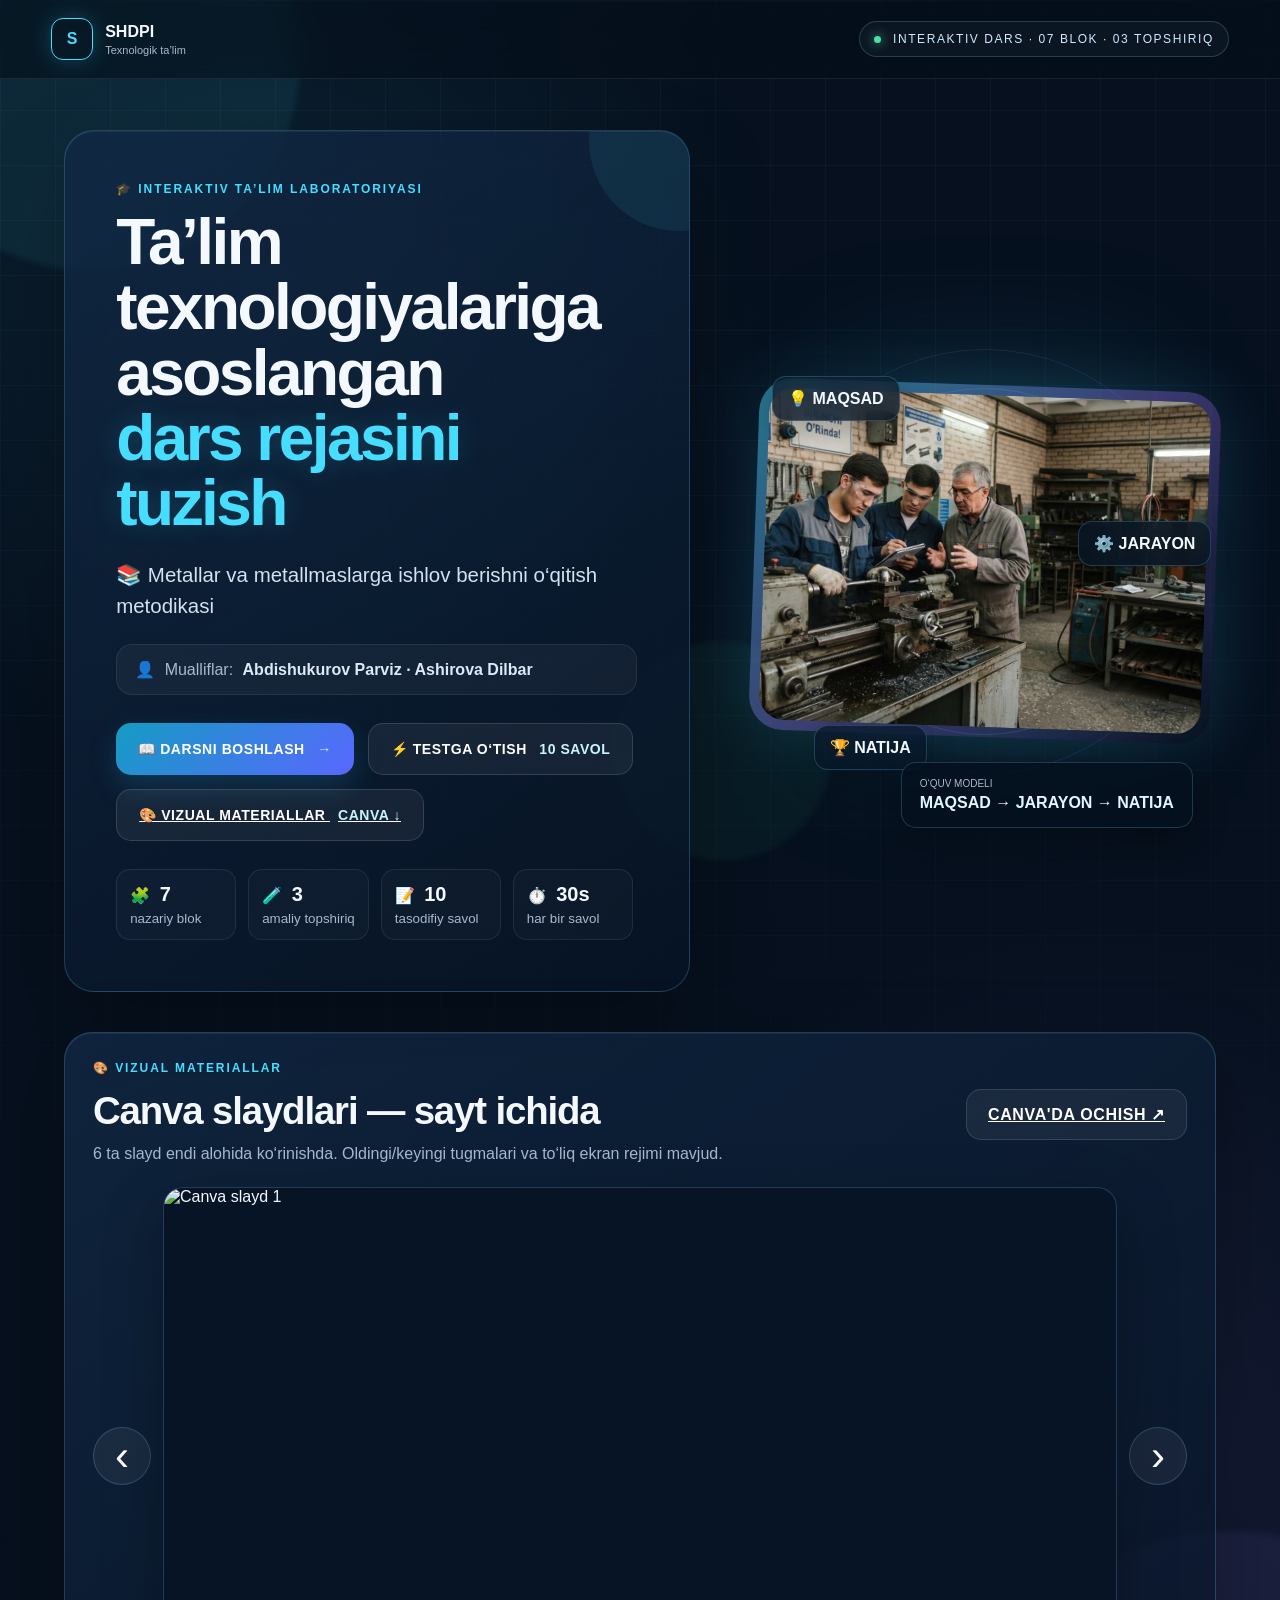
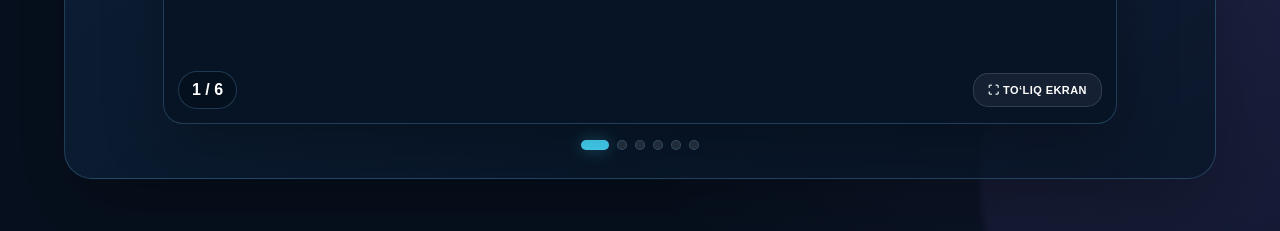
==== index.html @ 40493735 "Slayd viewer uchun fallback tasvirni saqlash" ====
<!doctype html>
<html lang="uz">
<head>
<meta charset="UTF-8"><meta name="viewport" content="width=device-width,initial-scale=1.0"><meta name="theme-color" content="#071426"><meta name="description" content="Ta’lim texnologiyalariga asoslangan dars rejasini tuzish — interaktiv dars va test"><meta name="color-scheme" content="dark">
<title>Interaktiv dars — Ta’lim texnologiyalariga asoslangan dars rejasini tuzish</title><link rel="stylesheet" href="style.css">
</head>
<body>
<div class="app-shell">
  <div class="ambient ambient-a"></div><div class="ambient ambient-b"></div><div class="ambient ambient-c"></div><div class="grid-bg"></div><div class="scanline"></div><div id="particles"></div>
  <header class="topbar"><div class="brand"><span class="brand-mark">S</span><div><strong>SHDPI</strong><small>Texnologik ta’lim</small></div></div><div class="live-chip"><span class="pulse-dot"></span> INTERAKTIV DARS · 07 BLOK · 03 TOPSHIRIQ</div></header>
  <main>
    <section id="home" class="screen active">
      <div class="home-layout">
        <div class="hero-copy glass">
          <div class="eyebrow">🎓 INTERAKTIV TA’LIM LABORATORIYASI</div>
          <h1>Ta’lim texnologiyalariga asoslangan <span>dars rejasini tuzish</span></h1>
          <p class="subject">📚 Metallar va metallmaslarga ishlov berishni o‘qitish metodikasi</p>
          <div class="author-box">👤 <span>Mualliflar:</span> <b>Abdishukurov Parviz · Ashirova Dilbar</b></div>
          <div class="home-actions"><button type="button" class="btn btn-primary btn-xl" id="startLessonBtn">📖 DARSNI BOSHLASH <span>→</span></button><button type="button" class="btn btn-secondary btn-xl" id="startTestBtn">⚡ TESTGA O‘TISH <span>10 SAVOL</span></button><a class="btn btn-secondary btn-xl" href="#canvaMaterials">🎨 VIZUAL MATERIALLAR <span>CANVA ↓</span></a></div>
          <div class="feature-row"><div>🧩 <b>7</b><small>nazariy blok</small></div><div>🧪 <b>3</b><small>amaliy topshiriq</small></div><div>📝 <b>10</b><small>tasodifiy savol</small></div><div>⏱️ <b>30s</b><small>har bir savol</small></div></div>
        </div>
        <div class="hero-visual"><div class="orbit orbit-1"></div><div class="orbit orbit-2"></div><div class="visual-glow"></div><div class="image-frame"><img src="images/interaktiv-dars.jpg" alt="Interaktiv dars"></div><div class="floating-tag tag-a">💡 MAQSAD</div><div class="floating-tag tag-b">⚙️ JARAYON</div><div class="floating-tag tag-c">🏆 NATIJA</div><div class="visual-caption"><small>O‘QUV MODELI</small><b>MAQSAD → JARAYON → NATIJA</b></div></div>
      </div>
      <section id="canvaMaterials" class="canva-materials glass">
        <div class="canva-materials-head">
          <div>
            <div class="eyebrow">🎨 VIZUAL MATERIALLAR</div>
            <h2>Canva slaydlari — sayt ichida</h2>
            <p>6 ta slayd endi alohida ko‘rinishda. Oldingi/keyingi tugmalari va to‘liq ekran rejimi mavjud.</p>
          </div>
          <a class="btn btn-secondary" href="https://canva.link/47e832bf0btgg8h" target="_blank" rel="noopener">CANVA'DA OCHISH ↗</a>
        </div>
        <div class="canva-gallery">
          <button type="button" class="gallery-nav gallery-prev" id="canvaPrev" aria-label="Oldingi slayd">‹</button>
          <div class="canva-slide-stage">
            <img id="canvaSlideImage" src="https://media.canva.com/v2/document-image/hash:-1152373061/height:335/id:DAHWx5oby2g/type:B/width:596?brand=BAGUXdzDbVQ&csig=AAAAAAAAAAAAAAAAAAAAAFj5Imq4u5yJRXGX9pvOiWCRoCmKoB6tvIJ3-pHlJsOs&exp=1790872508&fallback=https%3A%2F%2Fs3.amazonaws.com%2Fdocument-export.canva.com%2Foby2g%2FDAHWx5oby2g%2F2%2Fthumbnail%2F0001.png%3FX-Amz-Algorithm%3DAWS4-HMAC-SHA256%26X-Amz-Credential%3DAKIAQYCGKMUHTDF2ZFFQ%252F20260930%252Fus-east-1%252Fs3%252Faws4_request%26X-Amz-Date%3D20260930T215321Z%26X-Amz-Expires%3D70007%26X-Amz-Signature%3Dd6bc558b962ad11e0401260e0c153d34a583daaa4dbf238f9d09b0744b8dee27%26X-Amz-SignedHeaders%3Dhost%26response-expires%3DThu%252C%252001%2520Oct%25202026%252017%3A20%3A08%2520GMT&osig=AAAAAAAAAAAAAAAAAAAAAFzHdLJIXUFHFIlEwTBPi7J5Ci89RWx2gmAJvsgSxdud&page=1&signed=brand%2Cfallback%2Cpage%2Cversion&signer=document-rpc&version=2" alt="Canva slayd 1" loading="lazy">
            <div class="canva-slide-overlay"><span id="canvaSlideCounter">1 / 6</span><button type="button" id="canvaFullscreen" class="btn btn-secondary">⛶ TO‘LIQ EKRAN</button></div>
          </div>
          <button type="button" class="gallery-nav gallery-next" id="canvaNext" aria-label="Keyingi slayd">›</button>
        </div>
        <div class="canva-dots" id="canvaDots" aria-label="Slaydlar"></div>
      </section>
    </section>

    <section id="lesson" class="screen">
      <div class="lesson-head"><div><div class="eyebrow">🧠 NAZARIY + INTERAKTIV QISM</div><h2 id="slideTitle"></h2></div><div class="slide-count" id="slideCount">01 / 07</div></div>
      <div class="progress"><i id="lessonProgress"></i></div>
      <div class="lesson-layout">
        <aside class="lesson-rail" id="lessonRail"></aside>
        <article class="lesson-card glass"><div class="slide-meta" id="slideLabel"></div><div class="slide-icon" id="slideIcon">🎓</div><p class="slide-text" id="slideText"></p><div class="hint">👇 Tugmalardan birini bosing — batafsil izoh shu yerda ochiladi.</div><div id="slideActions" class="action-grid"></div><div id="slideInfo" class="info-panel hidden"></div></article>
      </div>
      <div class="nav-row"><button type="button" class="btn btn-ghost" id="prevBtn">← ORTGA</button><div class="nav-hint">💡 Interaktiv doskada tugmalarni bosib izohni oching</div><button type="button" class="btn btn-primary" id="nextBtn">KEYINGI →</button></div>
    </section>

    <section id="practice" class="screen">
      <div class="practice-head">
        <div><div class="eyebrow">🧪 AMALIY LABORATORIYA</div><h2>Bilimni amalda sinab ko‘ring</h2><p>3 ta qisqa topshiriq: ketma-ketlik, metod tanlash va dars konstruktori.</p></div>
        <div class="practice-score"><span id="practiceDone">0</span><small>/ 3 bajarildi</small></div>
      </div>
      <div class="practice-progress"><i id="practiceProgress"></i></div>
      <div class="practice-grid">
        <article class="practice-card glass">
          <div class="task-top"><span>01</span><b>🧩 Dars zanjirini tuzing</b></div>
          <p>Mantiqiy ketma-ketlikni tanlang: dars loyihasi qaysi tartibda quriladi?</p>
          <div id="sequenceChoices" class="sequence-list"></div>
          <div class="task-actions"><button class="btn btn-primary" id="sequenceCheck">✓ TEKSHIRISH</button><div id="sequenceFeedback" class="task-feedback"></div></div>
        </article>
        <article class="practice-card glass">
          <div class="task-top"><span>02</span><b>🤝 Metodni tanlang</b></div>
          <p>O‘quvchilar 4 kishilik guruhlarda metallga ishlov berish bosqichlarini muhokama qilib, umumiy yechim taqdim etishadi.</p>
          <div id="scenarioChoices" class="choice-grid"></div>
          <div id="scenarioFeedback" class="task-feedback"></div>
        </article>
        <article class="practice-card glass">
          <div class="task-top"><span>03</span><b>🏗️ Dars konstruktorini yig‘ing</b></div>
          <p>Maqsad — amaliy ko‘nikma. Eng mos faoliyat va baholashni tanlang.</p>
          <div id="constructorChoices" class="constructor-grid"></div>
          <div id="constructorFeedback" class="task-feedback"></div>
        </article>
      </div>
      <div class="practice-nav">
        <button class="btn btn-ghost" id="practiceBackBtn">← NAZARIYAGA</button>
        <button class="btn btn-primary" id="practiceTestBtn" disabled>⚡ TESTGA O‘TISH</button>
      </div>
    </section>

    <section id="test" class="screen"><div class="result-card glass"><div class="result-icon">🏆</div><div class="eyebrow">TEST YAKUNLANDI</div><h2>Natijangiz</h2><div class="score-ring"><div class="score" id="score">0%</div></div><p id="resultText"></p><div class="result-stats"><div><b id="correctCount">0</b><span>✅ To‘g‘ri</span></div><div><b id="wrongCount">0</b><span>❌ Xato</span></div><div><b id="resultTotal">10</b><span>📋 Jami</span></div></div><div class="result-badge" id="resultBadge">AMALIY + NAZARIY</div><div class="result-actions"><button type="button" class="btn btn-primary" id="retryBtn">↻ QAYTA ISHLASH</button><button type="button" class="btn btn-secondary" id="homeBtn">⌂ BOSH SAHIFA</button></div></div></section>
  </main>
</div><script src="script.js"></script>
</body></html>
---- style.css ----
:root{--bg:#06101e;--panel:rgba(10,27,48,.78);--line:rgba(122,204,255,.22);--text:#f4f8ff;--muted:#a8b9cf;--cyan:#46ddff;--violet:#9b7bff;--green:#46e3a2;--red:#ff627c;--gold:#ffd166}*{box-sizing:border-box}html,body{margin:0;min-height:100%;font-family:Inter,Segoe UI,Arial,sans-serif;color:var(--text);background:var(--bg)}body{overflow-x:hidden}.app-shell{min-height:100vh;position:relative;overflow:hidden;background:radial-gradient(circle at 20% 15%,rgba(70,221,255,.09),transparent 28%),radial-gradient(circle at 85% 80%,rgba(155,123,255,.11),transparent 30%),#06101e}.grid-bg{pointer-events:none;position:absolute;inset:0;background-image:linear-gradient(rgba(100,180,255,.055) 1px,transparent 1px),linear-gradient(90deg,rgba(100,180,255,.055) 1px,transparent 1px);background-size:55px 55px;mask-image:linear-gradient(to bottom,black,transparent 90%);animation:gridMove 16s linear infinite}.scanline{pointer-events:none;position:absolute;left:0;right:0;height:2px;background:linear-gradient(90deg,transparent,var(--cyan),transparent);opacity:.12;animation:scan 7s linear infinite}.ambient{position:absolute;border-radius:50%;filter:blur(3px);pointer-events:none}.ambient-a{width:420px;height:420px;background:rgba(70,221,255,.08);top:-150px;left:-120px;animation:float 9s ease-in-out infinite}.ambient-b{width:500px;height:500px;background:rgba(155,123,255,.08);right:-200px;bottom:-200px;animation:float 12s ease-in-out infinite reverse}.ambient-c{width:220px;height:220px;background:rgba(70,227,162,.05);right:35%;top:35%;animation:pulse 5s ease-in-out infinite}.topbar{position:relative;z-index:5;display:flex;justify-content:space-between;align-items:center;padding:18px clamp(20px,4vw,70px);border-bottom:1px solid rgba(255,255,255,.08);background:rgba(4,13,25,.55);backdrop-filter:blur(16px)}.brand{display:flex;gap:12px;align-items:center}.brand-mark{display:grid;place-items:center;width:42px;height:42px;border:1px solid var(--cyan);border-radius:12px;color:var(--cyan);font-weight:900;box-shadow:0 0 22px rgba(70,221,255,.22)}.brand strong,.brand small{display:block}.brand small{font-size:11px;color:var(--muted);margin-top:3px}.live-chip{font-size:12px;letter-spacing:.13em;color:#cfeaff;border:1px solid var(--line);padding:10px 14px;border-radius:999px;background:rgba(255,255,255,.035)}.pulse-dot{display:inline-block;width:7px;height:7px;background:var(--green);border-radius:50%;margin-right:7px;box-shadow:0 0 12px var(--green);animation:pulse 1.5s infinite}main{position:relative;z-index:2}.screen{display:none;min-height:calc(100vh - 79px);padding:clamp(25px,4vw,58px) clamp(20px,5vw,90px);animation:screenIn .55s ease both}.screen.active{display:block}.home-layout{max-width:1400px;margin:auto;display:grid;grid-template-columns:1.15fr .85fr;gap:clamp(35px,5vw,90px);align-items:center;min-height:calc(100vh - 170px)}.glass{background:linear-gradient(145deg,rgba(17,40,68,.82),rgba(7,20,37,.72));border:1px solid var(--line);box-shadow:0 30px 80px rgba(0,0,0,.28),inset 0 1px rgba(255,255,255,.06);backdrop-filter:blur(18px)}.hero-copy{padding:clamp(28px,4vw,55px);border-radius:30px;position:relative;overflow:hidden}.hero-copy:before{content:'';position:absolute;width:180px;height:180px;border-radius:50%;right:-80px;top:-80px;background:rgba(70,221,255,.08);animation:pulse 4s infinite}.eyebrow{font-size:12px;font-weight:800;letter-spacing:.16em;color:var(--cyan);margin-bottom:14px}.hero-copy h1{font-size:clamp(38px,5vw,74px);line-height:1.02;margin:0 0 22px;letter-spacing:-.04em}.hero-copy h1 span{display:block;color:var(--cyan);text-shadow:0 0 28px rgba(70,221,255,.2)}.subject{font-size:clamp(16px,1.6vw,21px);color:#d4e1f0;line-height:1.55;max-width:760px}.author-box{margin:22px 0;padding:15px 18px;border-radius:16px;background:rgba(255,255,255,.045);border:1px solid rgba(255,255,255,.08);color:#dce9f8}.author-box span{color:var(--muted);margin:0 5px}.home-actions{display:flex;flex-wrap:wrap;gap:14px;margin-top:28px}.btn{border:0;color:white;border-radius:15px;padding:15px 21px;font-weight:900;letter-spacing:.04em;cursor:pointer;transition:.22s;position:relative;overflow:hidden}.btn:before{content:'';position:absolute;inset:0;transform:translateX(-110%);background:linear-gradient(90deg,transparent,rgba(255,255,255,.18),transparent);transition:.5s}.btn:hover:before{transform:translateX(110%)}.btn:hover{transform:translateY(-3px) scale(1.015)}.btn:active{transform:scale(.98)}.btn:disabled{opacity:.35;cursor:not-allowed;transform:none}.btn-primary{background:linear-gradient(135deg,#159cc3,#5967ff);box-shadow:0 12px 28px rgba(41,164,220,.2)}.btn-secondary{background:rgba(255,255,255,.06);border:1px solid rgba(255,255,255,.13)}.btn-ghost{background:rgba(255,255,255,.045);border:1px solid var(--line)}.btn-xl{padding:17px 22px;font-size:14px}.btn-xl span{margin-left:8px;color:#c8f5ff}.feature-row{display:flex;gap:12px;margin-top:28px}.feature-row div{min-width:120px;padding:13px;border:1px solid rgba(255,255,255,.08);border-radius:14px;background:rgba(255,255,255,.025)}.feature-row b{font-size:20px;margin:0 5px}.feature-row small{display:block;color:var(--muted);margin-top:5px}.hero-visual{position:relative;min-height:580px;display:grid;place-items:center}.image-frame{width:min(100%,570px);padding:10px;border-radius:34px;background:linear-gradient(135deg,rgba(70,221,255,.5),rgba(155,123,255,.35),transparent);box-shadow:0 0 70px rgba(70,221,255,.14);transform:rotate(2deg);animation:heroFloat 5s ease-in-out infinite}.image-frame img{width:100%;display:block;border-radius:25px;aspect-ratio:4/3;object-fit:cover;background:#0a1a2c}.visual-glow{position:absolute;width:65%;height:65%;background:rgba(70,221,255,.12);filter:blur(70px);animation:pulse 5s infinite}.orbit{position:absolute;border:1px solid rgba(70,221,255,.17);border-radius:50%;width:75%;aspect-ratio:1;animation:spin 18s linear infinite}.orbit-2{width:92%;border-color:rgba(155,123,255,.13);animation-duration:25s;animation-direction:reverse}.floating-tag{position:absolute;padding:12px 15px;border:1px solid var(--line);border-radius:14px;background:rgba(7,22,39,.78);backdrop-filter:blur(10px);font-weight:800;box-shadow:0 10px 30px rgba(0,0,0,.25);animation:tagFloat 4s ease-in-out infinite}.tag-a{left:4%;top:18%}.tag-b{right:1%;top:43%;animation-delay:-1.3s}.tag-c{left:13%;bottom:14%;animation-delay:-2.4s}.visual-caption{position:absolute;right:5%;bottom:4%;padding:15px 18px;border-radius:15px;background:rgba(5,17,31,.86);border:1px solid var(--line);box-shadow:0 12px 35px #0005}.visual-caption small,.visual-caption b{display:block}.visual-caption small{color:var(--muted);font-size:10px}.visual-caption b{margin-top:5px;color:#dff8ff}.lesson-head,.test-top{max-width:1250px;margin:0 auto 16px;display:flex;justify-content:space-between;align-items:end}.lesson-head h2,.test-top h2{font-size:clamp(28px,3.4vw,52px);margin:0;letter-spacing:-.03em}.lesson-head h2{max-width:900px}.slide-count{font-size:20px;font-weight:900;color:var(--cyan)}.progress{max-width:1250px;margin:0 auto 28px;height:8px;border-radius:99px;background:rgba(255,255,255,.07);overflow:hidden}.progress i{display:block;height:100%;width:0;background:linear-gradient(90deg,var(--cyan),var(--violet));box-shadow:0 0 18px rgba(70,221,255,.5);transition:width .5s}.lesson-layout{max-width:1250px;margin:auto;display:grid;grid-template-columns:130px 1fr;gap:22px}.lesson-rail{display:flex;flex-direction:column;gap:9px}.rail-dot{padding:13px;border-radius:14px;border:1px solid rgba(255,255,255,.08);background:rgba(255,255,255,.025);color:var(--muted);cursor:pointer;transition:.2s;font-weight:900}.rail-dot:hover,.rail-dot.active{color:white;border-color:var(--cyan);background:rgba(70,221,255,.09);transform:translateX(5px);box-shadow:0 0 20px rgba(70,221,255,.1)}.lesson-card{border-radius:28px;padding:clamp(25px,4vw,48px);min-height:500px;position:relative;overflow:hidden}.slide-meta{display:inline-flex;padding:8px 12px;border-radius:99px;background:rgba(70,221,255,.08);color:var(--cyan);font-size:12px;font-weight:900;letter-spacing:.1em}.slide-icon{font-size:48px;margin:20px 0 6px;animation:iconPop .5s ease}.slide-text{font-size:clamp(18px,1.8vw,25px);line-height:1.65;color:#dbe7f5;max-width:1000px;margin:0}.hint{margin:18px 0;color:#91a8c0;font-size:14px}.action-grid{display:grid;grid-template-columns:repeat(auto-fit,minmax(180px,1fr));gap:13px;margin-top:22px}.action-btn{padding:18px;text-align:left;border-radius:17px;border:1px solid rgba(255,255,255,.1);background:linear-gradient(145deg,rgba(255,255,255,.055),rgba(255,255,255,.02));color:white;font-size:16px;font-weight:900;cursor:pointer;transition:.22s}.action-btn:hover{border-color:var(--cyan);transform:translateY(-4px);box-shadow:0 12px 30px rgba(70,221,255,.1)}.action-btn.active{border-color:var(--cyan);background:linear-gradient(135deg,rgba(70,221,255,.16),rgba(155,123,255,.1));box-shadow:0 0 25px rgba(70,221,255,.1)}.info-panel{margin-top:18px;padding:23px;border-radius:19px;border:1px solid rgba(70,221,255,.28);background:linear-gradient(135deg,rgba(70,221,255,.08),rgba(155,123,255,.07));animation:infoIn .35s ease}.info-title{font-size:18px;font-weight:900;color:#fff;margin-bottom:9px}.info-panel p{margin:0;color:#d8e6f5;line-height:1.7;font-size:16px}.info-points{margin:13px 0 0;padding-left:20px;color:#c7d8eb;line-height:1.8}.nav-row{max-width:1250px;margin:22px auto 0;display:flex;align-items:center;justify-content:space-between;gap:15px}.nav-hint{color:#8298af;font-size:13px;text-align:center}.test-top{align-items:center}.test-top h2{font-size:clamp(32px,4vw,55px)}.test-top h2 em{font-size:.5em;color:var(--muted);font-style:normal}.timer-wrap{display:flex;align-items:center;gap:10px;color:var(--muted);font-size:10px;font-weight:900;letter-spacing:.12em}.timer{display:grid;place-items:center;width:76px;height:76px;border-radius:50%;font-size:25px;font-weight:1000;border:3px solid var(--cyan);box-shadow:0 0 28px rgba(70,221,255,.16);animation:timerPulse 2s infinite}.timer.warning{color:#fff;border-color:var(--red);box-shadow:0 0 30px rgba(255,98,124,.35);animation:dangerPulse .55s infinite}.test-progress{margin-bottom:28px}.question-card{max-width:1100px;margin:0 auto;padding:clamp(25px,4vw,48px);border-radius:30px}.question-meta{display:flex;justify-content:space-between;align-items:center;color:#91a8c0}.difficulty{display:inline-flex;padding:8px 12px;border-radius:99px;font-size:11px;font-weight:1000;letter-spacing:.12em;background:rgba(255,209,102,.1);border:1px solid rgba(255,209,102,.25);color:var(--gold)}.question-card h3{font-size:clamp(24px,3vw,40px);line-height:1.3;margin:24px 0 28px}.answers{display:grid;grid-template-columns:1fr 1fr;gap:15px}.answer{display:grid;grid-template-columns:48px 1fr;align-items:center;text-align:left;min-height:80px;padding:12px 16px;border-radius:17px;border:1px solid rgba(255,255,255,.1);background:rgba(255,255,255,.035);color:white;cursor:pointer;transition:.2s;font-size:16px;line-height:1.4}.answer:hover{border-color:rgba(70,221,255,.55);transform:translateY(-3px)}.answer.selected{border-color:var(--cyan);background:rgba(70,221,255,.11);box-shadow:0 0 22px rgba(70,221,255,.1)}.answer.correct{border-color:var(--green);background:rgba(70,227,162,.12)}.answer.wrong{border-color:var(--red);background:rgba(255,98,124,.1)}.answer-key{display:grid;place-items:center;width:36px;height:36px;border-radius:11px;background:rgba(255,255,255,.08);font-weight:1000;color:var(--cyan)}.test-actions{display:flex;align-items:center;justify-content:space-between;gap:20px;margin-top:25px}.mini-tip{color:#91a8c0;font-size:13px}.result-card{max-width:700px;margin:7vh auto 0;padding:50px;text-align:center;border-radius:32px}.result-icon{font-size:70px;animation:iconPop .7s ease}.result-card h2{font-size:45px;margin:7px 0}.score-ring{margin:25px auto;width:190px;height:190px;border-radius:50%;display:grid;place-items:center;background:conic-gradient(var(--cyan) var(--score,0%),rgba(255,255,255,.08) 0);box-shadow:0 0 55px rgba(70,221,255,.12)}.score-ring:before{content:'';position:absolute;width:155px;height:155px;border-radius:50%;background:#0b1c31}.score{position:relative;font-size:42px;font-weight:1000}.result-card p{color:#b8c9db;font-size:17px;line-height:1.6}.result-stats{display:grid;grid-template-columns:repeat(3,1fr);gap:10px;margin:25px 0}.result-stats div{padding:15px;border-radius:14px;background:rgba(255,255,255,.04)}.result-stats b,.result-stats span{display:block}.result-stats b{font-size:28px}.result-stats span{color:var(--muted);font-size:12px;margin-top:4px}.result-actions{display:flex;justify-content:center;gap:12px}#particles{position:absolute;inset:0;pointer-events:none;z-index:1}.particle{position:absolute;z-index:1;width:3px;height:3px;border-radius:50%;background:var(--cyan);box-shadow:0 0 9px var(--cyan);bottom:-10px;animation:particleRise linear infinite;opacity:.5}.confetti{position:fixed;z-index:99;width:9px;height:14px;border-radius:2px;animation:confettiFly 1.8s cubic-bezier(.2,.8,.2,1) forwards}@keyframes gridMove{to{background-position:55px 55px}}@keyframes scan{from{top:-2px}to{top:100%}}@keyframes float{50%{transform:translate(30px,25px)}}@keyframes pulse{50%{transform:scale(1.12);opacity:.7}}@keyframes spin{to{transform:rotate(360deg)}}@keyframes heroFloat{50%{transform:rotate(-1deg) translateY(-12px)}}@keyframes tagFloat{50%{transform:translateY(-12px) rotate(1deg)}}@keyframes screenIn{from{opacity:0;transform:translateY(18px)}to{opacity:1;transform:none}}@keyframes iconPop{from{transform:scale(.6) rotate(-10deg);opacity:0}to{transform:none;opacity:1}}@keyframes infoIn{from{opacity:0;transform:translateY(12px);max-height:0}to{opacity:1;transform:none;max-height:500px}}@keyframes timerPulse{50%{transform:scale(1.04)}}@keyframes dangerPulse{50%{transform:scale(1.1)}}@keyframes particleRise{from{transform:translateY(0) translateX(0);opacity:0}10%{opacity:.5}to{transform:translateY(-110vh) translateX(90px);opacity:0}}@keyframes confettiFly{to{transform:translate(var(--x),var(--y)) rotate(720deg);opacity:0}}@media(max-width:900px){.home-layout{grid-template-columns:1fr}.hero-visual{min-height:400px}.lesson-layout{grid-template-columns:1fr}.lesson-rail{display:grid;grid-template-columns:repeat(7,1fr)}.rail-dot{font-size:0;text-align:center}.rail-dot:after{content:'•';font-size:18px}.rail-dot.active:after{content:'●'}.answers{grid-template-columns:1fr}.live-chip{display:none}.hero-copy h1{font-size:43px}.screen{padding:25px 16px}}@media(max-width:600px){.topbar{padding:12px 15px}.hero-visual{min-height:310px}.floating-tag{font-size:11px;padding:9px}.visual-caption{display:none}.feature-row{display:grid;grid-template-columns:1fr 1fr 1fr}.feature-row div{min-width:0}.lesson-card{min-height:auto}.nav-hint{display:none}.nav-row .btn{padding:13px}.test-actions{flex-direction:column;align-items:stretch}.result-card{padding:30px 18px}.result-actions{flex-direction:column}.result-stats b{font-size:23px}.timer{width:60px;height:60px}.question-card h3{font-size:25px}}@media(prefers-reduced-motion:reduce){*,*:before,*:after{animation-duration:.01ms!important;animation-iteration-count:1!important;scroll-behavior:auto!important}}

/* V7 — interaktiv doska, touch va ekran moslashuvi */
html{scroll-behavior:smooth;-webkit-text-size-adjust:100%}
button{font-family:inherit;-webkit-tap-highlight-color:transparent;touch-action:manipulation}
img{max-width:100%;height:auto}
.screen{width:100%;overflow:visible}
.hero-copy,.lesson-card,.question-card,.result-card{will-change:transform}
.btn,.action-btn,.answer,.rail-dot{touch-action:manipulation;user-select:none;-webkit-user-select:none}
.btn:focus-visible,.action-btn:focus-visible,.answer:focus-visible,.rail-dot:focus-visible{outline:3px solid rgba(70,221,255,.65);outline-offset:3px}
.action-btn{min-height:68px}
.info-panel{max-height:42vh;overflow:auto;overscroll-behavior:contain}
.info-title{font-size:clamp(18px,2vw,24px)}
.info-panel p,.info-points{font-size:clamp(15px,1.45vw,18px)}
.lesson-card{max-height:calc(100vh - 245px);overflow:auto;overscroll-behavior:contain}
.lesson-layout{min-height:0}
.rail-dot{min-height:48px}

@media (min-width:1400px) and (min-height:800px){
  .screen{padding-top:clamp(34px,4vh,58px);padding-bottom:clamp(28px,4vh,52px)}
  .home-layout{min-height:calc(100vh - 150px)}
  .lesson-card{max-height:calc(100vh - 250px)}
  .action-btn{min-height:76px;font-size:17px}
}

@media (max-width:1200px){
  .home-layout{gap:35px}
  .hero-copy h1{font-size:clamp(36px,5vw,58px)}
  .lesson-card{max-height:none}
  .lesson-layout{align-items:start}
}

@media (max-width:900px){
  .screen{min-height:calc(100vh - 67px);padding:24px 18px 30px}
  .home-layout{min-height:auto}
  .lesson-head{gap:12px}
  .lesson-head h2{font-size:clamp(26px,6vw,40px)}
  .lesson-card{padding:24px 20px}
  .action-grid{grid-template-columns:repeat(2,minmax(0,1fr))}
  .nav-row{position:sticky;bottom:10px;z-index:8;padding:10px;border-radius:18px;background:rgba(4,13,25,.82);backdrop-filter:blur(14px);border:1px solid rgba(122,204,255,.16)}
}

@media (max-width:600px){
  .screen{padding:18px 12px 24px}
  .topbar{min-height:60px}
  .brand-mark{width:36px;height:36px}
  .brand strong{font-size:14px}
  .hero-copy{padding:23px 18px;border-radius:23px}
  .hero-copy h1{font-size:clamp(32px,9vw,44px)}
  .subject{font-size:15px}
  .author-box{font-size:13px;line-height:1.55}
  .home-actions{display:grid;grid-template-columns:1fr}
  .btn-xl{width:100%;min-height:58px}
  .hero-visual{min-height:280px}
  .lesson-head{align-items:flex-start}
  .slide-count{white-space:nowrap}
  .lesson-rail{gap:5px}
  .rail-dot{min-height:42px;padding:6px 2px}
  .action-grid{grid-template-columns:1fr;gap:10px}
  .action-btn{min-height:62px;font-size:15px}
  .info-panel{max-height:48vh;padding:18px}
  .nav-row{gap:8px}
  .nav-row .btn{flex:1;min-height:50px;padding:12px 9px;font-size:12px}
  .test-top{gap:10px}
  .test-top h2{font-size:32px}
  .question-card{padding:21px 15px;border-radius:22px}
  .question-card h3{font-size:23px;line-height:1.3}
  .answers{gap:10px}
  .answer{min-height:70px;font-size:15px;grid-template-columns:40px 1fr}
  .answer-key{width:32px;height:32px}
  .timer{width:58px;height:58px;font-size:21px}
  .result-card{margin:2vh auto 0;padding:28px 16px}
}

@media (orientation:landscape) and (max-height:600px){
  .topbar{padding:8px 18px}
  .screen{padding:14px 24px 20px}
  .home-layout{grid-template-columns:1.2fr .8fr;gap:25px}
  .hero-copy{padding:20px}
  .hero-copy h1{font-size:34px}
  .hero-visual{min-height:270px}
  .lesson-card{padding:18px 20px}
  .lesson-card .slide-text{margin:8px 0}
  .hint{margin:9px 0}
  .action-grid{gap:8px;margin-top:12px}
  .action-btn{min-height:48px;padding:11px;font-size:13px}
  .info-panel{margin-top:10px;padding:14px;max-height:30vh}
  .nav-row{margin-top:10px}
}

@media (min-width:1900px){
  .app-shell{font-size:1.04em}
  .screen{padding-left:5vw;padding-right:5vw}
}

@media (prefers-reduced-motion:reduce){
  .btn:hover,.action-btn:hover,.answer:hover{transform:none}
}
.tap-pulse{animation:tapPulse .28s ease}
@keyframes tapPulse{50%{filter:brightness(1.22);box-shadow:0 0 28px rgba(70,221,255,.24)}}

/* V8 — mobil scroll tuzatildi: asosiy sahifa tabiiy ravishda tepaga-pastga suriladi. */
html, body {
  min-height: 100%;
  overflow-x: hidden;
  overflow-y: auto;
  -webkit-overflow-scrolling: touch;
}

@media (max-width: 900px) {
  .app-shell {
    min-height: 100svh;
    overflow: visible;
  }

  .screen {
    overflow: visible;
    min-height: auto;
  }

  .lesson-card {
    max-height: none;
    overflow: visible;
    overscroll-behavior: auto;
  }

  .info-panel {
    max-height: none;
    overflow: visible;
    overscroll-behavior: auto;
  }
}

@media (max-width: 600px) {
  body {
    touch-action: pan-y pinch-zoom;
  }

  .app-shell {
    overflow: visible;
  }

  .screen {
    overflow: visible;
  }

  .lesson-card,
  .info-panel {
    overflow: visible;
    max-height: none;
  }
}


/* V8 — Amaliy laboratoriya */
.practice-head{max-width:1250px;margin:0 auto 16px;display:flex;justify-content:space-between;align-items:end;gap:20px}
.practice-head h2{font-size:clamp(30px,4vw,52px);margin:0 0 8px;letter-spacing:-.03em}
.practice-head p{margin:0;color:var(--muted);font-size:16px}
.practice-score{min-width:130px;text-align:center;padding:14px 18px;border:1px solid var(--line);border-radius:18px;background:rgba(255,255,255,.04)}
.practice-score span{font-size:34px;font-weight:1000;color:var(--cyan)}
.practice-score small{display:block;color:var(--muted)}
.practice-progress{max-width:1250px;height:8px;margin:0 auto 26px;border-radius:99px;background:rgba(255,255,255,.07);overflow:hidden}
.practice-progress i{display:block;width:0;height:100%;background:linear-gradient(90deg,var(--cyan),var(--green));transition:width .45s}
.practice-grid{max-width:1250px;margin:auto;display:grid;grid-template-columns:repeat(3,1fr);gap:18px}
.practice-card{border-radius:25px;padding:24px;min-height:420px}
.task-top{display:flex;align-items:center;gap:12px;margin-bottom:15px}
.task-top span{display:grid;place-items:center;width:38px;height:38px;border-radius:12px;background:rgba(70,221,255,.1);border:1px solid var(--line);color:var(--cyan);font-weight:1000}
.task-top b{font-size:18px}
.practice-card>p{color:#b8c9db;line-height:1.55;min-height:74px}
.sequence-list{display:grid;gap:9px}
.sequence-item{padding:14px;border-radius:14px;border:1px solid rgba(255,255,255,.1);background:rgba(255,255,255,.035);cursor:pointer;font-weight:800;transition:.2s;user-select:none}
.sequence-item:hover{border-color:var(--cyan);transform:translateX(3px)}
.sequence-item.selected{border-color:var(--cyan);background:rgba(70,221,255,.12)}
.sequence-item.correct-pos{border-color:var(--green);background:rgba(70,227,162,.12)}
.choice-grid{display:grid;gap:10px}
.task-choice{padding:15px;border-radius:14px;border:1px solid rgba(255,255,255,.1);background:rgba(255,255,255,.035);color:#fff;text-align:left;font-weight:800;cursor:pointer;transition:.2s}
.task-choice:hover,.task-choice.selected{border-color:var(--cyan);background:rgba(70,221,255,.1);transform:translateY(-2px)}
.task-choice.correct{border-color:var(--green);background:rgba(70,227,162,.12)}
.task-choice.wrong{border-color:var(--red);background:rgba(255,98,124,.1)}
.constructor-grid{display:grid;gap:11px}
.constructor-row{display:grid;grid-template-columns:90px 1fr;gap:8px;align-items:center}
.constructor-row label{font-size:11px;color:var(--muted);font-weight:900;text-transform:uppercase}
.constructor-row select{width:100%;padding:13px;border-radius:13px;border:1px solid rgba(255,255,255,.12);background:#0b2038;color:#fff;font:inherit;outline:none}
.constructor-row select:focus{border-color:var(--cyan)}
.task-actions{margin-top:18px;display:flex;gap:10px;align-items:center;flex-wrap:wrap}
.task-actions .btn{padding:12px 15px;font-size:12px}
.task-feedback{margin-top:14px;min-height:22px;color:var(--muted);font-size:13px;line-height:1.45}
.task-feedback.ok{color:var(--green)}.task-feedback.bad{color:var(--red)}
.practice-nav{max-width:1250px;margin:22px auto 0;display:flex;justify-content:space-between;gap:12px}
.result-badge{display:inline-block;padding:8px 13px;border:1px solid var(--line);border-radius:99px;color:var(--cyan);font-size:11px;font-weight:900;letter-spacing:.1em}
@media(max-width:1000px){.practice-grid{grid-template-columns:1fr}.practice-card{min-height:auto}.practice-head{align-items:flex-start}.feature-row{flex-wrap:wrap}}
@media(max-width:600px){.practice-head{display:block}.practice-score{margin-top:15px}.practice-card{padding:19px}.constructor-row{grid-template-columns:1fr}.practice-nav{flex-direction:column}.practice-nav .btn{width:100%}}


/* V9 — Canva vizual materiallarini sayt ichida ko‘rsatish */
.canva-materials{max-width:1400px;margin:40px auto 0;padding:28px;border-radius:28px}
.canva-materials-head{display:flex;justify-content:space-between;align-items:center;gap:24px;margin-bottom:20px}
.canva-materials-head h2{margin:0 0 8px;font-size:clamp(25px,3vw,40px);letter-spacing:-.03em}
.canva-materials-head p{margin:0;color:var(--muted);line-height:1.6;max-width:850px}
.canva-frame-wrap{position:relative;width:100%;aspect-ratio:16/9;overflow:hidden;border-radius:20px;border:1px solid var(--line);background:#071426;box-shadow:0 20px 60px rgba(0,0,0,.28)}
.canva-frame-wrap iframe{display:block;width:100%;height:100%;border:0}
@media(max-width:700px){
  .canva-materials{margin-top:25px;padding:16px;border-radius:20px}
  .canva-materials-head{display:block}
  .canva-materials-head .btn{width:100%;margin-top:15px}
  .canva-frame-wrap{aspect-ratio:9/16;min-height:500px}
}


/* V10 — Canva slayd galereyasi */
.canva-materials{max-width:1400px;margin:40px auto 0;padding:28px;border-radius:28px}
.canva-materials-head{display:flex;justify-content:space-between;align-items:center;gap:24px;margin-bottom:20px}
.canva-materials-head h2{margin:0 0 8px;font-size:clamp(25px,3vw,40px);letter-spacing:-.03em}
.canva-materials-head p{margin:0;color:var(--muted);line-height:1.6;max-width:850px}
.canva-gallery{display:grid;grid-template-columns:58px 1fr 58px;gap:12px;align-items:center}
.canva-slide-stage{position:relative;overflow:hidden;border-radius:20px;border:1px solid var(--line);background:#071426;box-shadow:0 20px 60px rgba(0,0,0,.28)}
.canva-slide-stage img{display:block;width:100%;aspect-ratio:16/9;object-fit:cover;transition:opacity .22s,transform .35s}
.canva-slide-stage.changing img{opacity:.25;transform:scale(.985)}
.canva-slide-overlay{position:absolute;left:14px;right:14px;bottom:14px;display:flex;justify-content:space-between;align-items:center;gap:12px;pointer-events:none}
.canva-slide-overlay span{padding:9px 13px;border-radius:999px;background:rgba(5,17,31,.82);border:1px solid var(--line);font-weight:900;color:#fff}
.canva-slide-overlay .btn{pointer-events:auto;padding:10px 14px;font-size:11px}
.gallery-nav{width:58px;height:58px;border-radius:50%;border:1px solid var(--line);background:rgba(255,255,255,.06);color:#fff;font-size:42px;line-height:1;cursor:pointer;transition:.2s}
.gallery-nav:hover{border-color:var(--cyan);background:rgba(70,221,255,.12);transform:scale(1.06)}
.gallery-nav:disabled{opacity:.35;cursor:not-allowed}
.canva-dots{display:flex;justify-content:center;gap:8px;margin-top:16px}
.canva-dot{width:10px;height:10px;border-radius:50%;border:1px solid var(--line);background:rgba(255,255,255,.12);cursor:pointer;padding:0;transition:.2s}
.canva-dot.active{width:28px;border-radius:99px;background:var(--cyan);box-shadow:0 0 15px rgba(70,221,255,.35)}
.canva-slide-stage:fullscreen{display:grid;place-items:center;background:#020914;padding:25px}
.canva-slide-stage:fullscreen img{width:100%;height:100%;aspect-ratio:auto;object-fit:contain}
.canva-slide-stage:fullscreen .canva-slide-overlay{bottom:25px}
@media(max-width:700px){
 .canva-materials{margin-top:25px;padding:16px;border-radius:20px}
 .canva-materials-head{display:block}
 .canva-materials-head .btn{width:100%;margin-top:15px}
 .canva-gallery{grid-template-columns:42px 1fr 42px;gap:6px}
 .gallery-nav{width:42px;height:42px;font-size:30px}
 .canva-slide-overlay{left:8px;right:8px;bottom:8px}
 .canva-slide-overlay .btn{display:none}
 .canva-slide-overlay span{font-size:11px;padding:7px 10px}
}
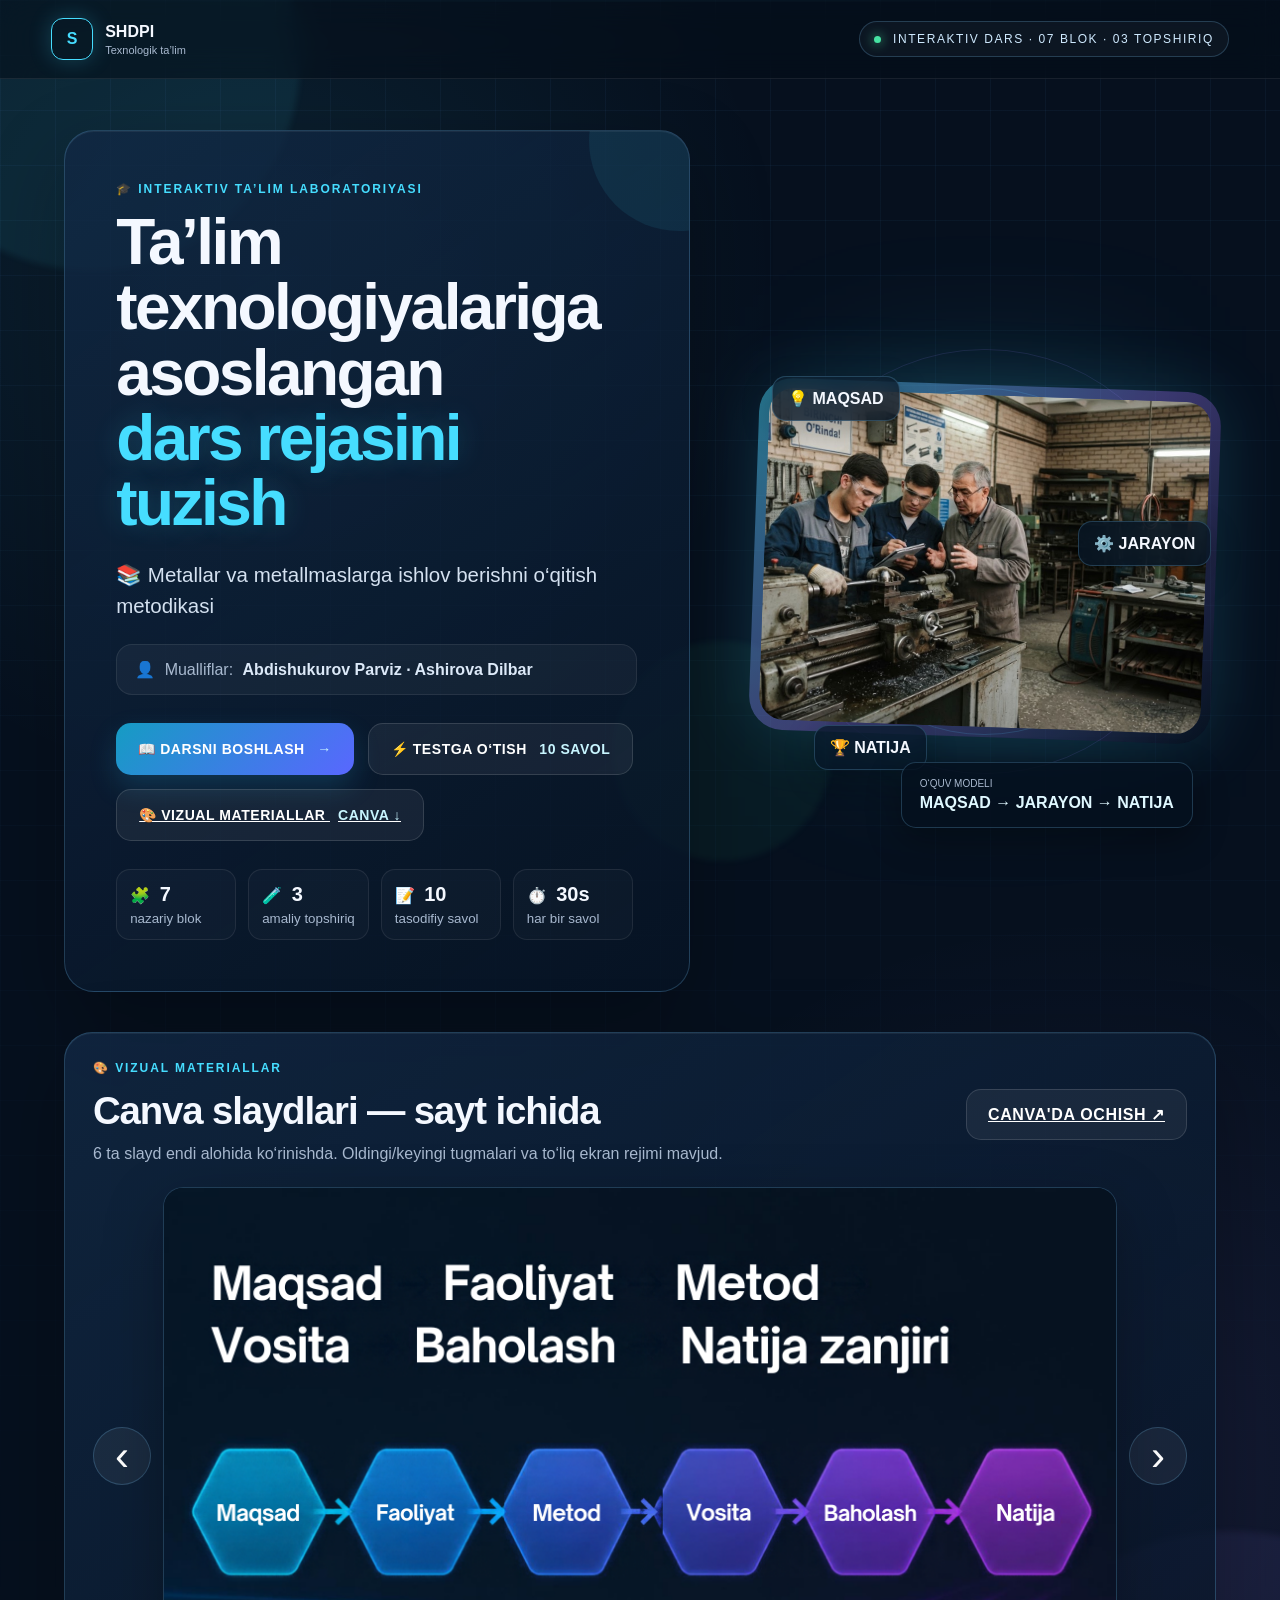
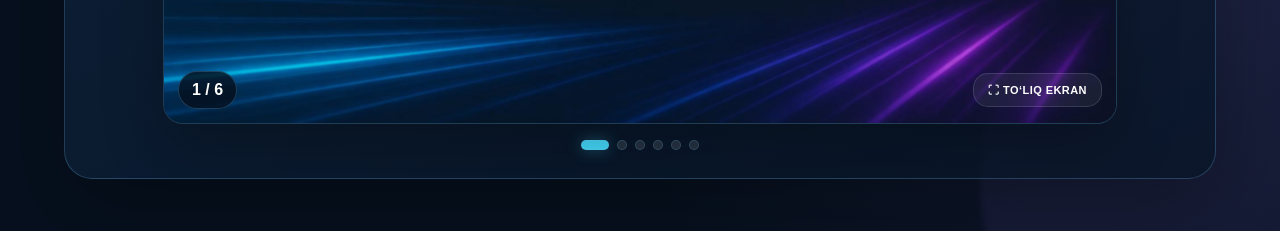
==== commit 0f47d241: "fix: use GitHub Canva PNG assets" ====
--- a/index.html
+++ b/index.html
@@ -33,7 +33,7 @@
         <div class="canva-gallery">
           <button type="button" class="gallery-nav gallery-prev" id="canvaPrev" aria-label="Oldingi slayd">‹</button>
           <div class="canva-slide-stage">
-            <img id="canvaSlideImage" src="https://media.canva.com/v2/document-image/hash:-1152373061/height:335/id:DAHWx5oby2g/type:B/width:596?brand=BAGUXdzDbVQ&csig=AAAAAAAAAAAAAAAAAAAAAFj5Imq4u5yJRXGX9pvOiWCRoCmKoB6tvIJ3-pHlJsOs&exp=1790872508&fallback=https%3A%2F%2Fs3.amazonaws.com%2Fdocument-export.canva.com%2Foby2g%2FDAHWx5oby2g%2F2%2Fthumbnail%2F0001.png%3FX-Amz-Algorithm%3DAWS4-HMAC-SHA256%26X-Amz-Credential%3DAKIAQYCGKMUHTDF2ZFFQ%252F20260930%252Fus-east-1%252Fs3%252Faws4_request%26X-Amz-Date%3D20260930T215321Z%26X-Amz-Expires%3D70007%26X-Amz-Signature%3Dd6bc558b962ad11e0401260e0c153d34a583daaa4dbf238f9d09b0744b8dee27%26X-Amz-SignedHeaders%3Dhost%26response-expires%3DThu%252C%252001%2520Oct%25202026%252017%3A20%3A08%2520GMT&osig=AAAAAAAAAAAAAAAAAAAAAFzHdLJIXUFHFIlEwTBPi7J5Ci89RWx2gmAJvsgSxdud&page=1&signed=brand%2Cfallback%2Cpage%2Cversion&signer=document-rpc&version=2" alt="Canva slayd 1" loading="lazy">
+            <img id="canvaSlideImage" src="images/1.png" alt="Canva slayd 1" loading="lazy">
             <div class="canva-slide-overlay"><span id="canvaSlideCounter">1 / 6</span><button type="button" id="canvaFullscreen" class="btn btn-secondary">⛶ TO‘LIQ EKRAN</button></div>
           </div>
           <button type="button" class="gallery-nav gallery-next" id="canvaNext" aria-label="Keyingi slayd">›</button>
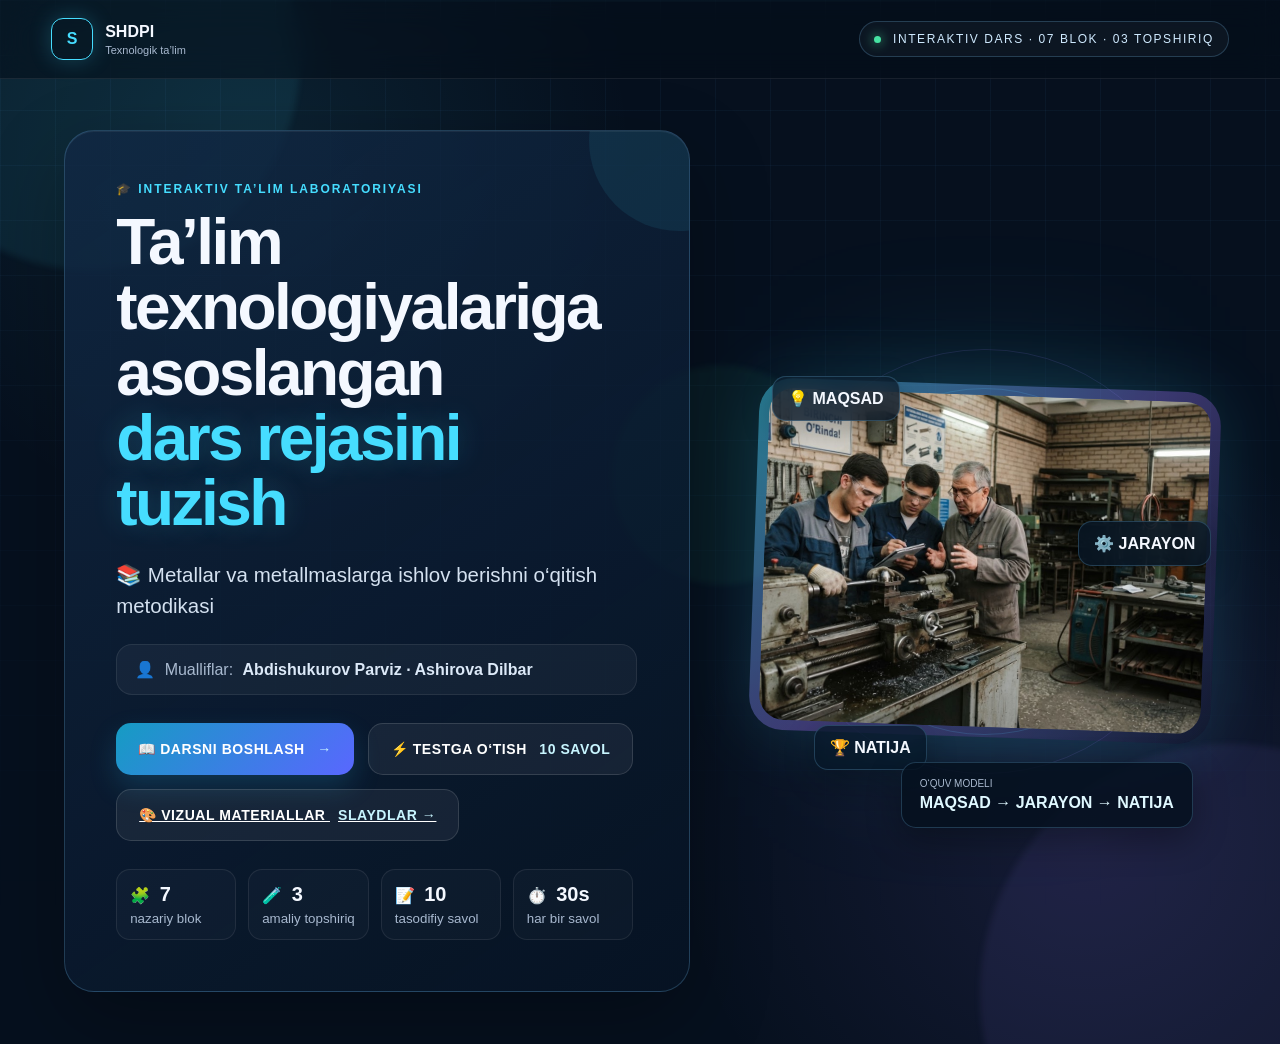
==== commit 32041520: "Ajratish: Canva slaydlar sahifasini asosiy sahifadan chiqarish" ====
--- a/index.html
+++ b/index.html
@@ -16,30 +16,11 @@
           <h1>Ta’lim texnologiyalariga asoslangan <span>dars rejasini tuzish</span></h1>
           <p class="subject">📚 Metallar va metallmaslarga ishlov berishni o‘qitish metodikasi</p>
           <div class="author-box">👤 <span>Mualliflar:</span> <b>Abdishukurov Parviz · Ashirova Dilbar</b></div>
-          <div class="home-actions"><button type="button" class="btn btn-primary btn-xl" id="startLessonBtn">📖 DARSNI BOSHLASH <span>→</span></button><button type="button" class="btn btn-secondary btn-xl" id="startTestBtn">⚡ TESTGA O‘TISH <span>10 SAVOL</span></button><a class="btn btn-secondary btn-xl" href="#canvaMaterials">🎨 VIZUAL MATERIALLAR <span>CANVA ↓</span></a></div>
+          <div class="home-actions"><button type="button" class="btn btn-primary btn-xl" id="startLessonBtn">📖 DARSNI BOSHLASH <span>→</span></button><button type="button" class="btn btn-secondary btn-xl" id="startTestBtn">⚡ TESTGA O‘TISH <span>10 SAVOL</span></button><a class="btn btn-secondary btn-xl" href="slides.html">🎨 VIZUAL MATERIALLAR <span>SLAYDLAR →</span></a></div>
           <div class="feature-row"><div>🧩 <b>7</b><small>nazariy blok</small></div><div>🧪 <b>3</b><small>amaliy topshiriq</small></div><div>📝 <b>10</b><small>tasodifiy savol</small></div><div>⏱️ <b>30s</b><small>har bir savol</small></div></div>
         </div>
         <div class="hero-visual"><div class="orbit orbit-1"></div><div class="orbit orbit-2"></div><div class="visual-glow"></div><div class="image-frame"><img src="images/interaktiv-dars.jpg" alt="Interaktiv dars"></div><div class="floating-tag tag-a">💡 MAQSAD</div><div class="floating-tag tag-b">⚙️ JARAYON</div><div class="floating-tag tag-c">🏆 NATIJA</div><div class="visual-caption"><small>O‘QUV MODELI</small><b>MAQSAD → JARAYON → NATIJA</b></div></div>
       </div>
-      <section id="canvaMaterials" class="canva-materials glass">
-        <div class="canva-materials-head">
-          <div>
-            <div class="eyebrow">🎨 VIZUAL MATERIALLAR</div>
-            <h2>Canva slaydlari — sayt ichida</h2>
-            <p>6 ta slayd endi alohida ko‘rinishda. Oldingi/keyingi tugmalari va to‘liq ekran rejimi mavjud.</p>
-          </div>
-          <a class="btn btn-secondary" href="https://canva.link/47e832bf0btgg8h" target="_blank" rel="noopener">CANVA'DA OCHISH ↗</a>
-        </div>
-        <div class="canva-gallery">
-          <button type="button" class="gallery-nav gallery-prev" id="canvaPrev" aria-label="Oldingi slayd">‹</button>
-          <div class="canva-slide-stage">
-            <img id="canvaSlideImage" src="images/1.png" alt="Canva slayd 1" loading="lazy">
-            <div class="canva-slide-overlay"><span id="canvaSlideCounter">1 / 6</span><button type="button" id="canvaFullscreen" class="btn btn-secondary">⛶ TO‘LIQ EKRAN</button></div>
-          </div>
-          <button type="button" class="gallery-nav gallery-next" id="canvaNext" aria-label="Keyingi slayd">›</button>
-        </div>
-        <div class="canva-dots" id="canvaDots" aria-label="Slaydlar"></div>
-      </section>
     </section>
 
     <section id="lesson" class="screen">
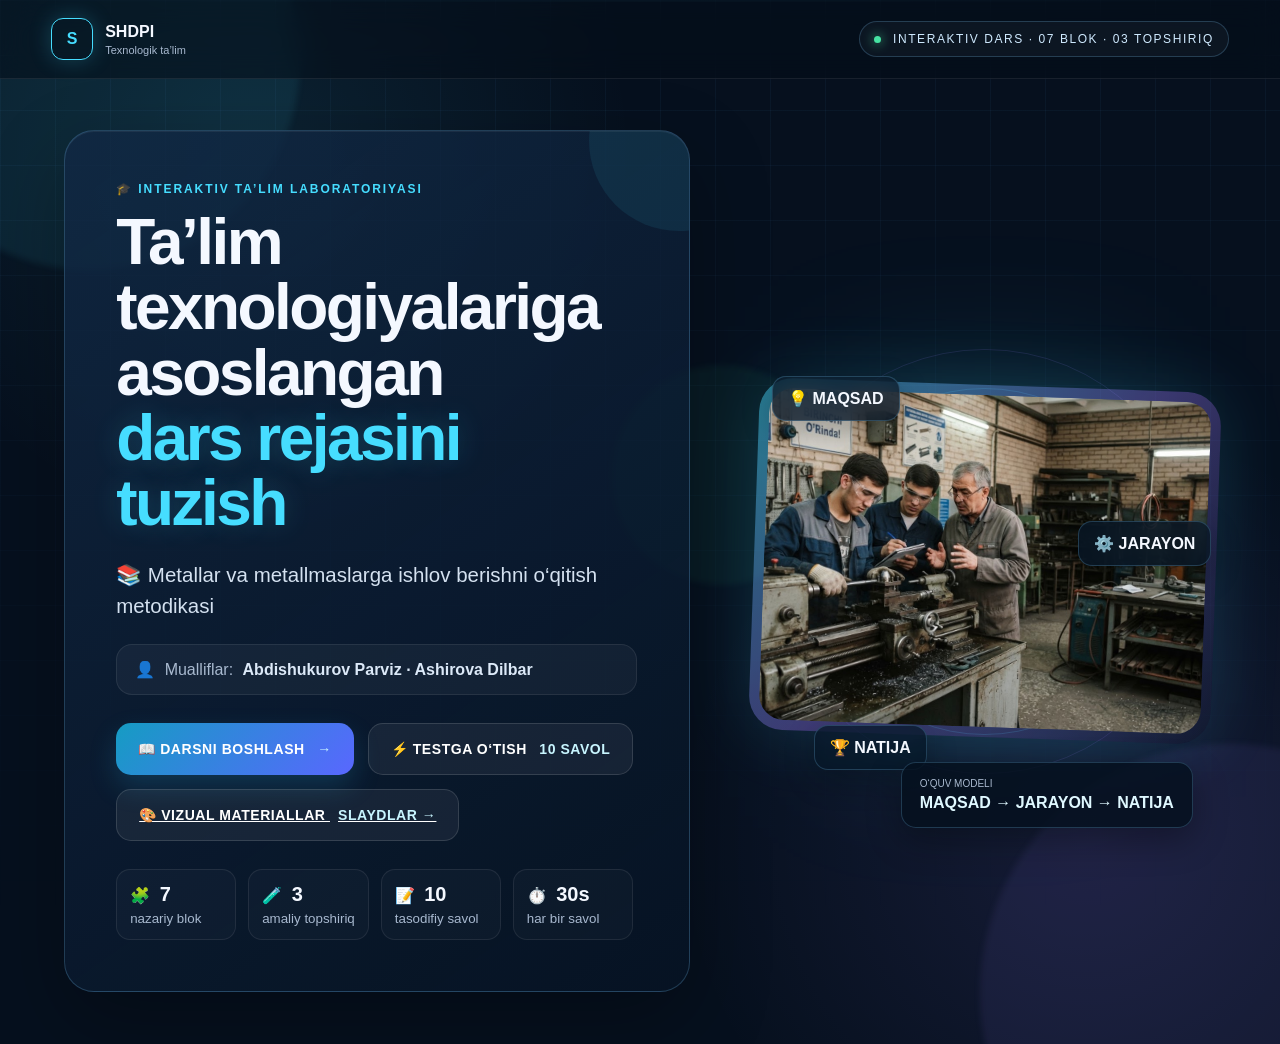
==== commit 3ca8a947: "Use optimized WebP hero image" ====
--- a/index.html
+++ b/index.html
@@ -19,7 +19,7 @@
           <div class="home-actions"><button type="button" class="btn btn-primary btn-xl" id="startLessonBtn">📖 DARSNI BOSHLASH <span>→</span></button><button type="button" class="btn btn-secondary btn-xl" id="startTestBtn">⚡ TESTGA O‘TISH <span>10 SAVOL</span></button><a class="btn btn-secondary btn-xl" href="slides.html">🎨 VIZUAL MATERIALLAR <span>SLAYDLAR →</span></a></div>
           <div class="feature-row"><div>🧩 <b>7</b><small>nazariy blok</small></div><div>🧪 <b>3</b><small>amaliy topshiriq</small></div><div>📝 <b>10</b><small>tasodifiy savol</small></div><div>⏱️ <b>30s</b><small>har bir savol</small></div></div>
         </div>
-        <div class="hero-visual"><div class="orbit orbit-1"></div><div class="orbit orbit-2"></div><div class="visual-glow"></div><div class="image-frame"><img src="images/interaktiv-dars.jpg" alt="Interaktiv dars"></div><div class="floating-tag tag-a">💡 MAQSAD</div><div class="floating-tag tag-b">⚙️ JARAYON</div><div class="floating-tag tag-c">🏆 NATIJA</div><div class="visual-caption"><small>O‘QUV MODELI</small><b>MAQSAD → JARAYON → NATIJA</b></div></div>
+        <div class="hero-visual"><div class="orbit orbit-1"></div><div class="orbit orbit-2"></div><div class="visual-glow"></div><div class="image-frame"><img src="images/interaktiv-dars.webp" alt="Interaktiv dars"></div><div class="floating-tag tag-a">💡 MAQSAD</div><div class="floating-tag tag-b">⚙️ JARAYON</div><div class="floating-tag tag-c">🏆 NATIJA</div><div class="visual-caption"><small>O‘QUV MODELI</small><b>MAQSAD → JARAYON → NATIJA</b></div></div>
       </div>
     </section>
 
--- a/style.css
+++ b/style.css
@@ -213,7 +213,7 @@
 .canva-materials-head h2{margin:0 0 8px;font-size:clamp(25px,3vw,40px);letter-spacing:-.03em}
 .canva-materials-head p{margin:0;color:var(--muted);line-height:1.6;max-width:850px}
 .canva-gallery{display:grid;grid-template-columns:58px 1fr 58px;gap:12px;align-items:center}
-.canva-slide-stage{position:relative;overflow:hidden;border-radius:20px;border:1px solid var(--line);background:#071426;box-shadow:0 20px 60px rgba(0,0,0,.28)}
+.canva-loading{position:absolute;inset:0;display:grid;place-items:center;background:rgba(3,12,24,.72);backdrop-filter:blur(4px);color:var(--cyan);font-weight:900;letter-spacing:.08em;z-index:3;opacity:0;pointer-events:none;transition:.2s}.canva-loading.show{opacity:1}.canva-slide-actions{display:flex;gap:8px;align-items:center}.canva-exit-fullscreen{display:none;position:absolute;top:20px;right:20px;z-index:5;padding:10px 14px;font-size:11px}.canva-slide-stage:fullscreen .canva-exit-fullscreen{display:inline-flex}.canva-download-all{display:flex;justify-content:center;align-items:center;gap:12px;margin-top:18px;flex-wrap:wrap}.canva-download-all span{font-size:12px;color:var(--muted)}.canva-slide-stage{position:relative;overflow:hidden;border-radius:20px;border:1px solid var(--line);background:#071426;box-shadow:0 20px 60px rgba(0,0,0,.28)}
 .canva-slide-stage img{display:block;width:100%;aspect-ratio:16/9;object-fit:cover;transition:opacity .22s,transform .35s}
 .canva-slide-stage.changing img{opacity:.25;transform:scale(.985)}
 .canva-slide-overlay{position:absolute;left:14px;right:14px;bottom:14px;display:flex;justify-content:space-between;align-items:center;gap:12px;pointer-events:none}
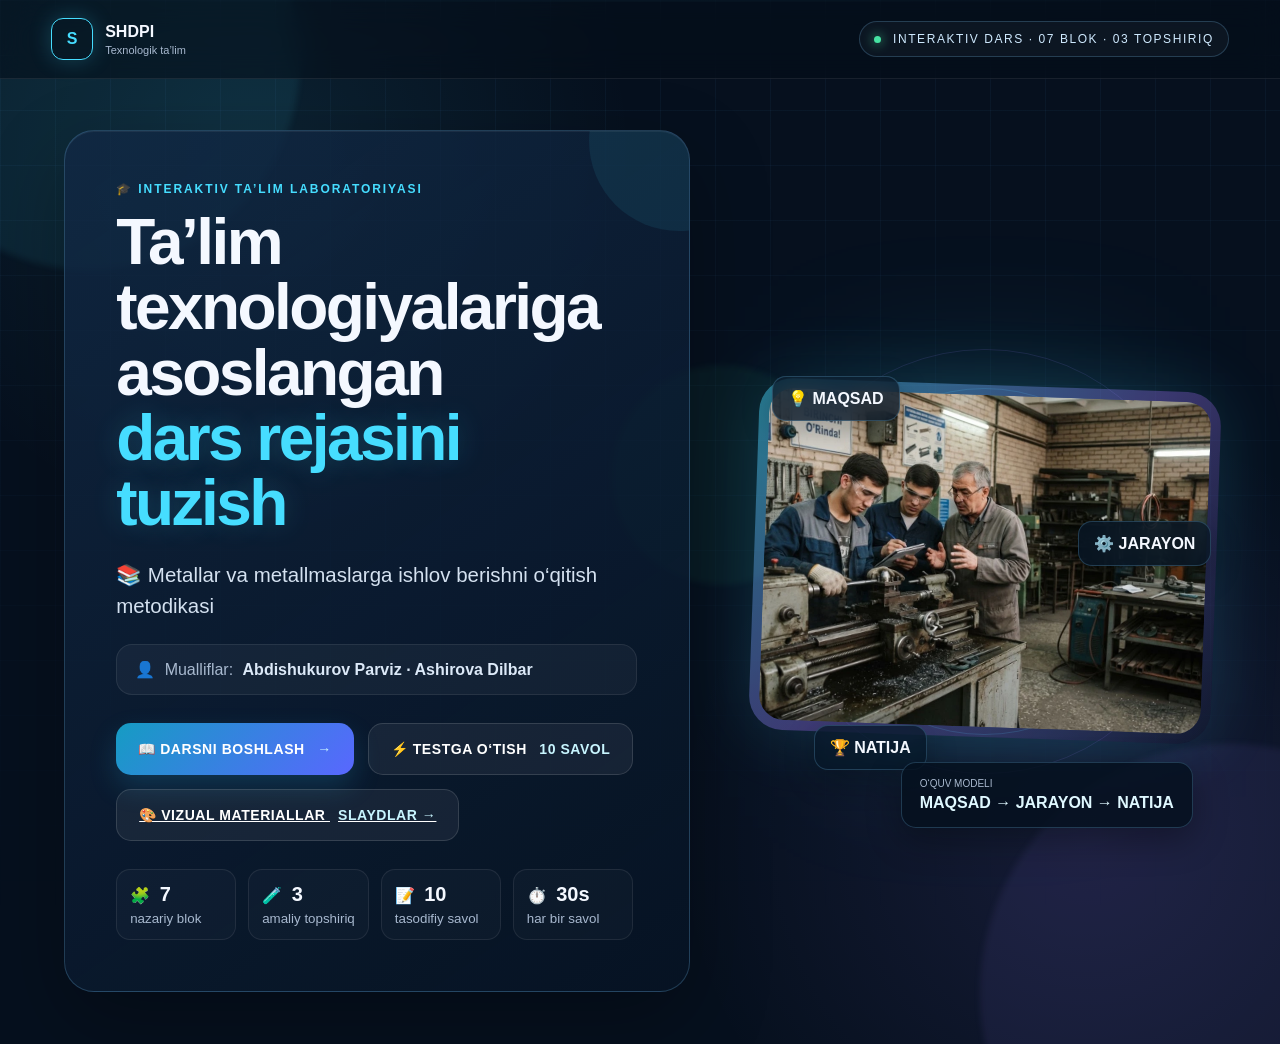
==== commit f42b3c86: "Fix test screen and result screen structure" ====
--- a/index.html
+++ b/index.html
@@ -65,7 +65,25 @@
       </div>
     </section>
 
-    <section id="test" class="screen"><div class="result-card glass"><div class="result-icon">🏆</div><div class="eyebrow">TEST YAKUNLANDI</div><h2>Natijangiz</h2><div class="score-ring"><div class="score" id="score">0%</div></div><p id="resultText"></p><div class="result-stats"><div><b id="correctCount">0</b><span>✅ To‘g‘ri</span></div><div><b id="wrongCount">0</b><span>❌ Xato</span></div><div><b id="resultTotal">10</b><span>📋 Jami</span></div></div><div class="result-badge" id="resultBadge">AMALIY + NAZARIY</div><div class="result-actions"><button type="button" class="btn btn-primary" id="retryBtn">↻ QAYTA ISHLASH</button><button type="button" class="btn btn-secondary" id="homeBtn">⌂ BOSH SAHIFA</button></div></div></section>
+    <section id="test" class="screen">
+  <div class="test-top">
+    <div><div class="eyebrow">⚡ BILIMNI TEKSHIRISH</div><h2>Test <em>· 10 ta savol</em></h2></div>
+    <div class="timer-wrap"><span>VAQT</span><div class="timer" id="timer">30</div></div>
+  </div>
+  <div class="progress test-progress"><i id="testProgress"></i></div>
+  <article class="question-card glass">
+    <div class="question-meta"><span>Savol <b id="questionNo">1</b> / 10</span><span class="difficulty" id="difficulty">OSON</span></div>
+    <h3 id="questionText">Savol yuklanmoqda...</h3>
+    <div class="answers" id="answers"></div>
+    <div class="test-actions">
+      <span class="mini-tip" id="answerState">👆 Variantni tanlang</span>
+      <button type="button" class="btn btn-primary" id="confirmBtn" disabled>JAVOBNI TASDIQLASH →</button>
+    </div>
+  </article>
+</section>
+<section id="result" class="screen">
+  <div class="result-card glass"><div class="result-icon">🏆</div><div class="eyebrow">TEST YAKUNLANDI</div><h2>Natijangiz</h2><div class="score-ring"><div class="score" id="score">0%</div></div><p id="resultText"></p><div class="result-stats"><div><b id="correctCount">0</b><span>✅ To‘g‘ri</span></div><div><b id="wrongCount">0</b><span>❌ Xato</span></div><div><b id="resultTotal">10</b><span>📋 Jami</span></div></div><div class="result-badge" id="resultBadge">AMALIY + NAZARIY</div><div class="result-actions"><button type="button" class="btn btn-primary" id="retryBtn">↻ QAYTA ISHLASH</button><button type="button" class="btn btn-secondary" id="homeBtn">⌂ BOSH SAHIFA</button></div></div>
+</section>
   </main>
 </div><script src="script.js"></script>
 </body></html>
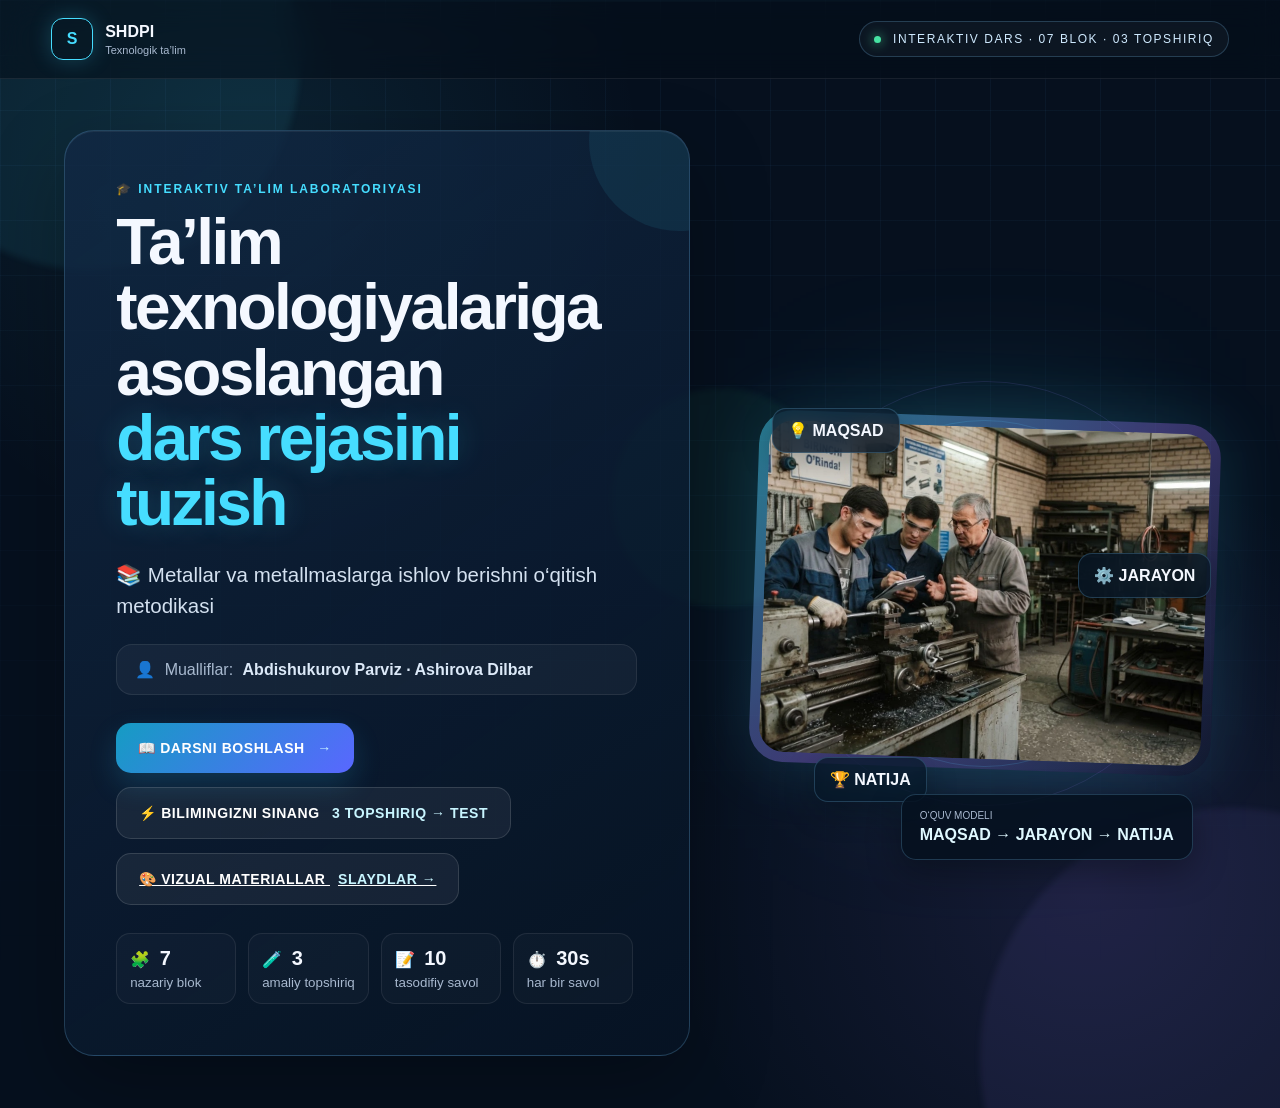
==== commit d28cdcdb: "Rename test entry button to Bilimingizni sinang" ====
--- a/index.html
+++ b/index.html
@@ -16,7 +16,7 @@
           <h1>Ta’lim texnologiyalariga asoslangan <span>dars rejasini tuzish</span></h1>
           <p class="subject">📚 Metallar va metallmaslarga ishlov berishni o‘qitish metodikasi</p>
           <div class="author-box">👤 <span>Mualliflar:</span> <b>Abdishukurov Parviz · Ashirova Dilbar</b></div>
-          <div class="home-actions"><button type="button" class="btn btn-primary btn-xl" id="startLessonBtn">📖 DARSNI BOSHLASH <span>→</span></button><button type="button" class="btn btn-secondary btn-xl" id="startTestBtn">⚡ TESTGA O‘TISH <span>10 SAVOL</span></button><a class="btn btn-secondary btn-xl" href="slides.html">🎨 VIZUAL MATERIALLAR <span>SLAYDLAR →</span></a></div>
+          <div class="home-actions"><button type="button" class="btn btn-primary btn-xl" id="startLessonBtn">📖 DARSNI BOSHLASH <span>→</span></button><button type="button" class="btn btn-secondary btn-xl" id="startTestBtn">⚡ BILIMINGIZNI SINANG <span>3 TOPSHIRIQ → TEST</span></button><a class="btn btn-secondary btn-xl" href="slides.html">🎨 VIZUAL MATERIALLAR <span>SLAYDLAR →</span></a></div>
           <div class="feature-row"><div>🧩 <b>7</b><small>nazariy blok</small></div><div>🧪 <b>3</b><small>amaliy topshiriq</small></div><div>📝 <b>10</b><small>tasodifiy savol</small></div><div>⏱️ <b>30s</b><small>har bir savol</small></div></div>
         </div>
         <div class="hero-visual"><div class="orbit orbit-1"></div><div class="orbit orbit-2"></div><div class="visual-glow"></div><div class="image-frame"><img src="images/interaktiv-dars.webp" alt="Interaktiv dars"></div><div class="floating-tag tag-a">💡 MAQSAD</div><div class="floating-tag tag-b">⚙️ JARAYON</div><div class="floating-tag tag-c">🏆 NATIJA</div><div class="visual-caption"><small>O‘QUV MODELI</small><b>MAQSAD → JARAYON → NATIJA</b></div></div>
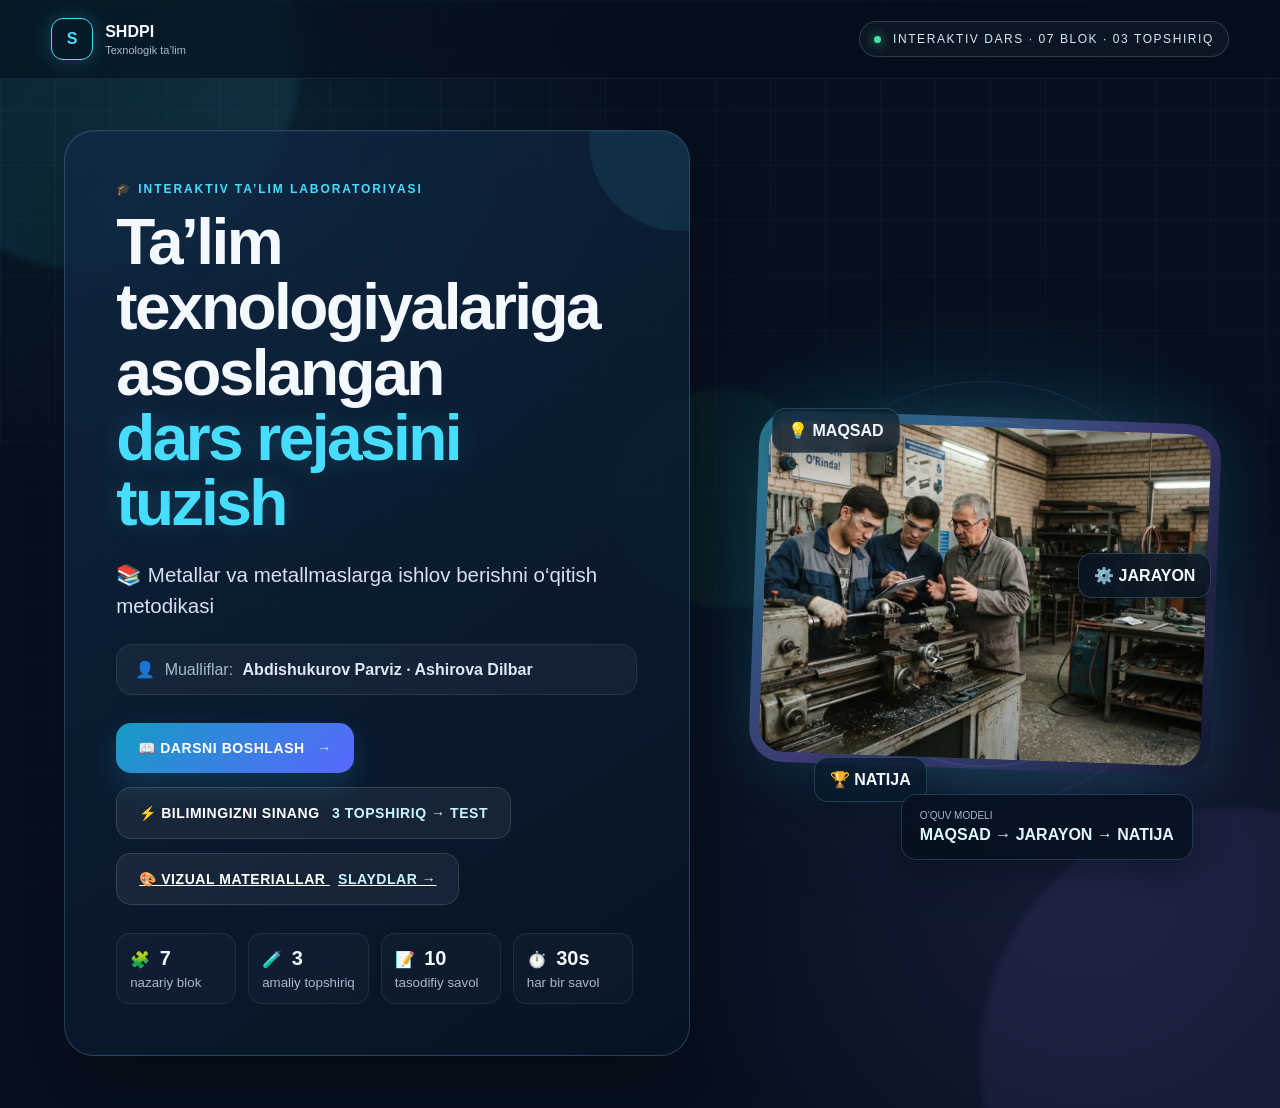
==== commit d5e70465: "Force browser to load latest lesson flow" ====
--- a/index.html
+++ b/index.html
@@ -85,5 +85,5 @@
   <div class="result-card glass"><div class="result-icon">🏆</div><div class="eyebrow">TEST YAKUNLANDI</div><h2>Natijangiz</h2><div class="score-ring"><div class="score" id="score">0%</div></div><p id="resultText"></p><div class="result-stats"><div><b id="correctCount">0</b><span>✅ To‘g‘ri</span></div><div><b id="wrongCount">0</b><span>❌ Xato</span></div><div><b id="resultTotal">10</b><span>📋 Jami</span></div></div><div class="result-badge" id="resultBadge">AMALIY + NAZARIY</div><div class="result-actions"><button type="button" class="btn btn-primary" id="retryBtn">↻ QAYTA ISHLASH</button><button type="button" class="btn btn-secondary" id="homeBtn">⌂ BOSH SAHIFA</button></div></div>
 </section>
   </main>
-</div><script src="script.js"></script>
+</div><script src="script.js?v=20261001-3"></script>
 </body></html>
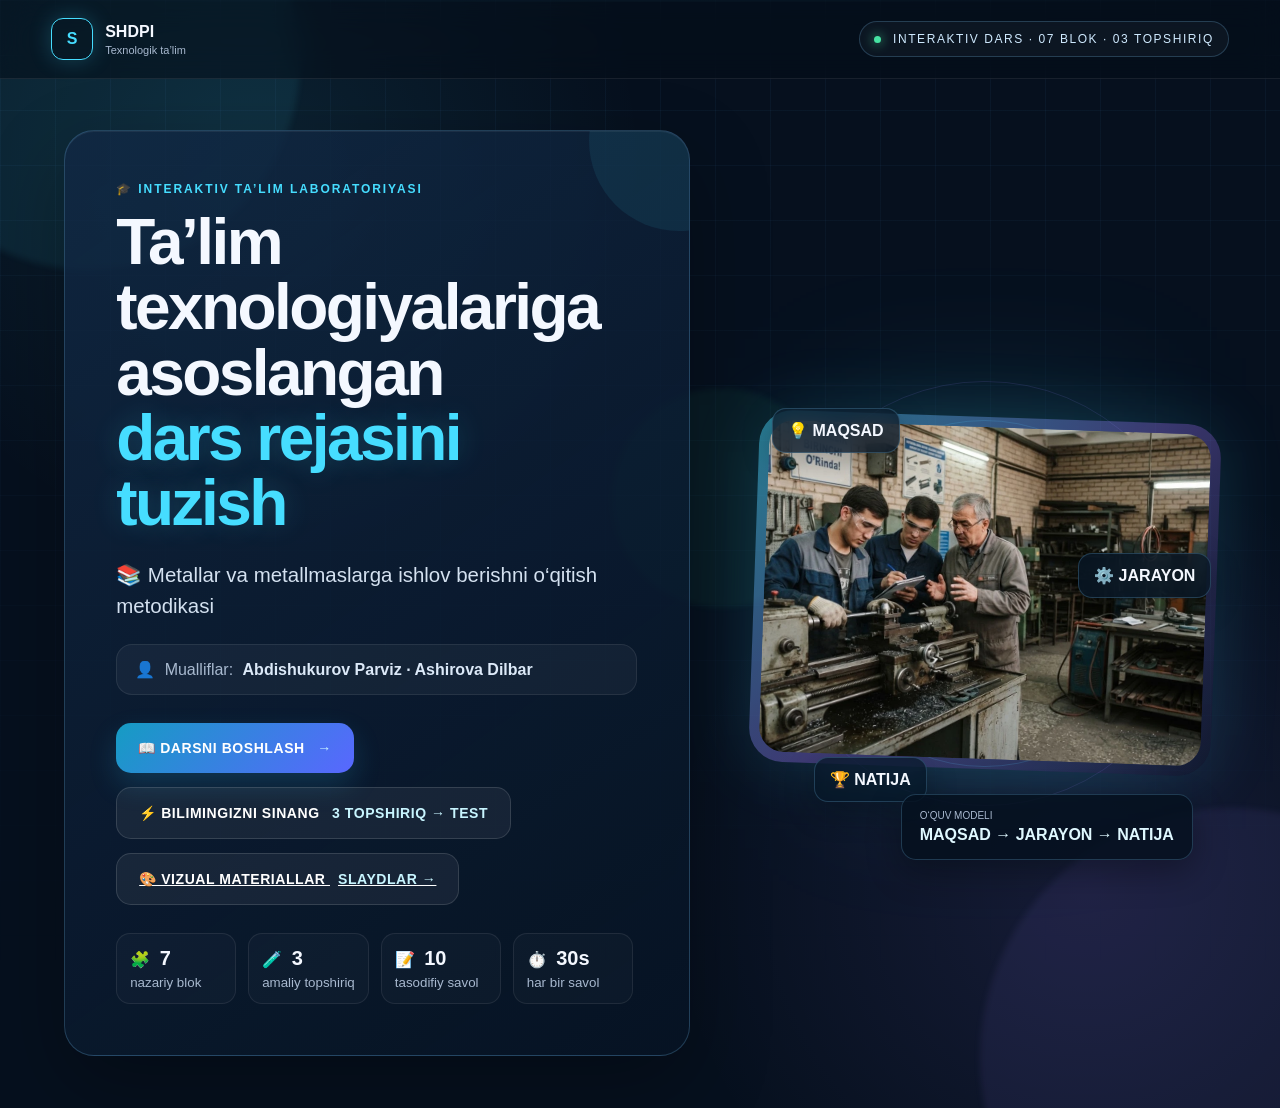
==== commit 47cfdf8d: "Cache yangilandi: amaliy topshiriq oqimi tuzatildi" ====
--- a/index.html
+++ b/index.html
@@ -85,5 +85,5 @@
   <div class="result-card glass"><div class="result-icon">🏆</div><div class="eyebrow">TEST YAKUNLANDI</div><h2>Natijangiz</h2><div class="score-ring"><div class="score" id="score">0%</div></div><p id="resultText"></p><div class="result-stats"><div><b id="correctCount">0</b><span>✅ To‘g‘ri</span></div><div><b id="wrongCount">0</b><span>❌ Xato</span></div><div><b id="resultTotal">10</b><span>📋 Jami</span></div></div><div class="result-badge" id="resultBadge">AMALIY + NAZARIY</div><div class="result-actions"><button type="button" class="btn btn-primary" id="retryBtn">↻ QAYTA ISHLASH</button><button type="button" class="btn btn-secondary" id="homeBtn">⌂ BOSH SAHIFA</button></div></div>
 </section>
   </main>
-</div><script src="script.js?v=20261001-3"></script>
+</div><script src="script.js?v=20261001-4"></script>
 </body></html>
